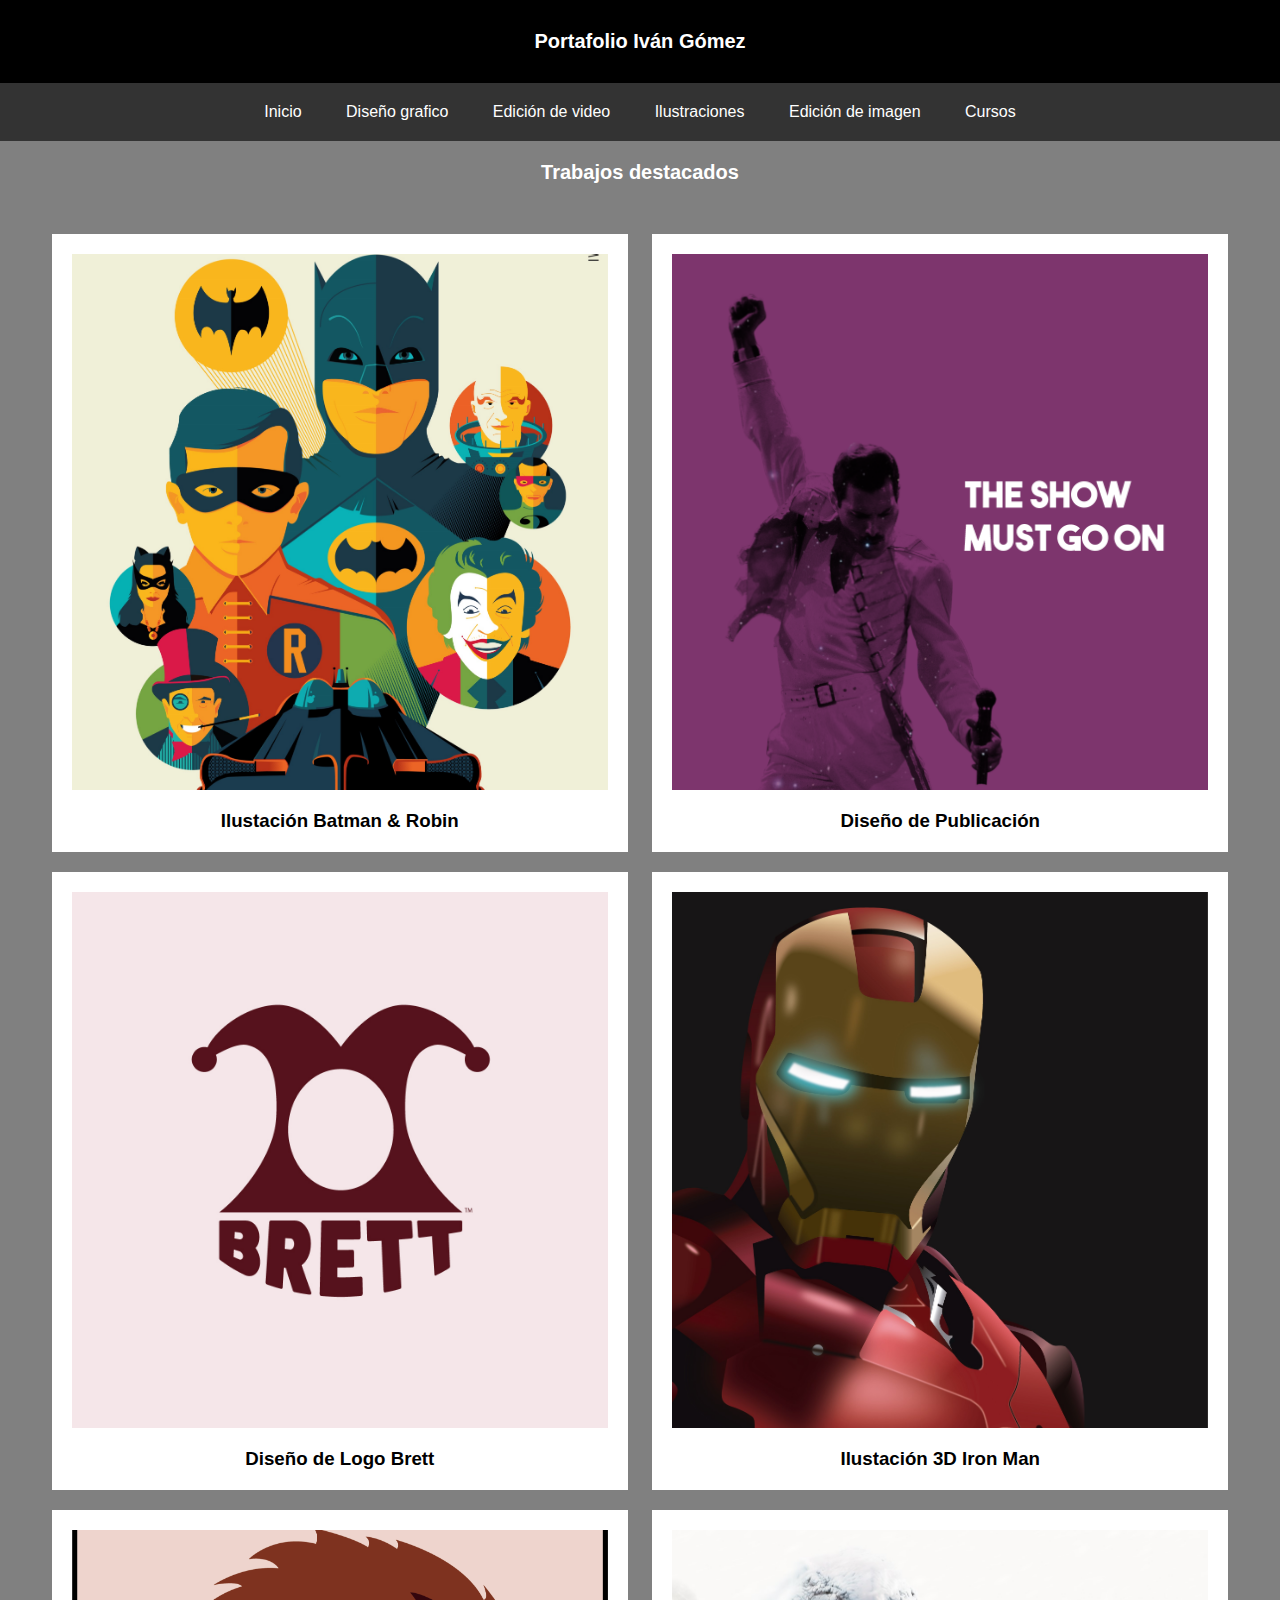
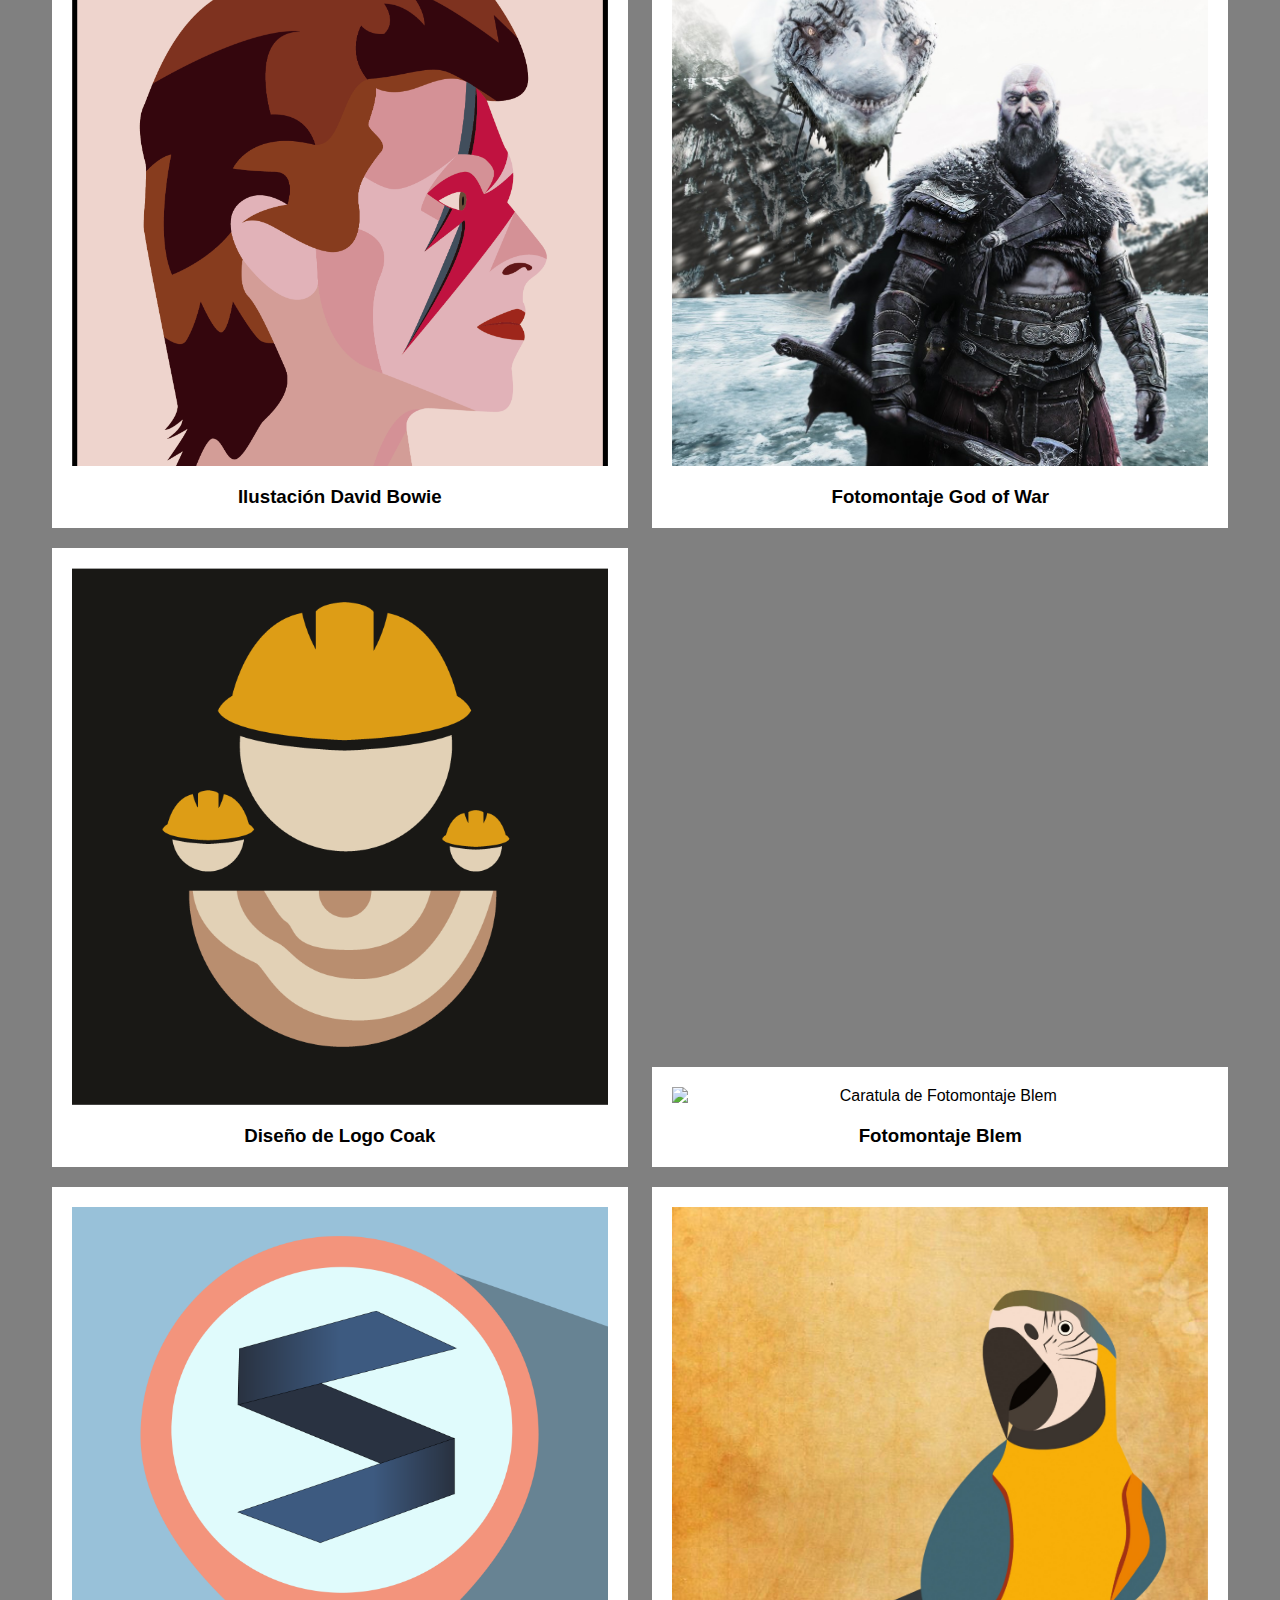
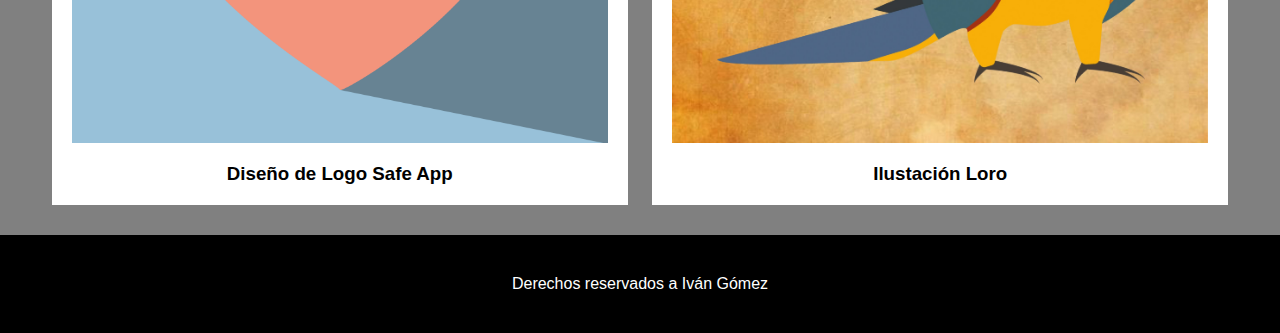
==== index.html @ aff10f6d "Add files via upload" ====
<!DOCTYPE html>
<html lang="es">
<head>
    <meta charset="UTF-8">
    <meta http-equiv="X-UA-Compatible" content="IE=edge">
    <meta name="viewport" content="width=device-width, initial-scale=1.0">
    <link rel="stylesheet" href="style.css">
    <title>Portafolio</title>
</head>
<body>

    <header>
        <a id="titulo" href="../index.html"><h1>Portafolio Iván Gómez</h1></a>

        <nav id="menu">

            <ul id="hamburguesa">
                <li><a href="#menu">abrir</a></li>
                <li><a href="#">cerrar</a></li>
            </ul>

            <ul id="botonera">
                <li><a href="#">Inicio</a></li>
                <li><a href="paginas/diseñoGrafico.html">Diseño grafico</a></li>
                <li><a href="paginas/edicionVideos.html">Edición de video</a></li>
                <li><a href="paginas/ilustraciones.html">Ilustraciones</a></li>
                <li><a href="paginas/edicionImagenes.html">Edición de imagen</a></li>
                <li><a href="paginas/cursos.html">Cursos</a></li>
            </ul>

        </nav>

    </header>

    <main>

        <h2>Trabajos destacados</h2>


        <section>
            
            <a href="imagenes/originales/trabajos destacados/1.pdf" target="_blank">
                <article>
                    <img src="imagenes/trabajos destacados/1.jpg" alt="Caratula de Ilustación Batman & Robin">
                    <h3>Ilustación Batman & Robin</h3>
                </article>
            </a>

            <a href="imagenes/originales/trabajos destacados/2.png" target="_blank">
                <article>
                    <img src="imagenes/trabajos destacados/2.png" alt="Caratula de Diseño de Publicación">
                    <h3>Diseño de Publicación</h3>
                </article>
            </a>

            <a href="imagenes/originales/trabajos destacados/3.jpg" target="_blank">
                <article>
                    <img src="imagenes/trabajos destacados/3.jpg" alt="Caratula de Diseño de Logo Brett">
                    <h3>Diseño de Logo Brett</h3>
                </article>
            </a>

            <a href="imagenes/originales/trabajos destacados/4.pdf" target="_blank">
                <article>
                    <img src="imagenes/trabajos destacados/4.jpg" alt="Caratula de Ilustación 3D Iron Man">
                    <h3>Ilustación 3D Iron Man</h3>
                </article>
            </a>

            <a href="imagenes/originales/trabajos destacados/5.png" target="_blank">
                <article>
                    <img src="imagenes/trabajos destacados/5.png" alt="Caratula de Ilustación David Bowie">
                    <h3>Ilustación David Bowie</h3>
                </article>
            </a>

            <a href="imagenes/originales/trabajos destacados/6.jpg" target="_blank">
                <article>
                    <img src="imagenes/trabajos destacados/6.jpg" alt="Caratula de Fotomontaje God of War">
                    <h3>Fotomontaje God of War</h3>
                </article>
            </a>

            <a href="imagenes/originales/trabajos destacados/7.png" target="_blank">
                <article>
                    <img src="imagenes/trabajos destacados/7.png" alt="Caratula de Diseño de Logo Coak">
                    <h3>Diseño de Logo Coak</h3>
                </article>
            </a>

            <a href="imagenes/originales/trabajos destacados/8.png" target="_blank">
                <article>
                    <img src="imagenes/trabajos destacados/8.png" alt="Caratula de Fotomontaje Blem">
                    <h3>Fotomontaje Blem</h3>
                </article>
            </a>

            <a href="imagenes/originales/trabajos destacados/9.png" target="_blank">
                <article>
                    <img src="imagenes/trabajos destacados/9.png" alt="Caratula de diseño de Logo Safe App">
                    <h3>Diseño de Logo Safe App</h3>
                </article>
            </a>

            <a href="imagenes/originales/trabajos destacados/10.jpg" target="_blank">
                <article>
                    <img src="imagenes/trabajos destacados/10.jpg" alt="Caratula de Ilustación Loro">
                    <h3>Ilustación Loro</h3>
                </article>
            </a>

        </section>

    </main>

    <footer>
        <p>Derechos reservados a Iván Gómez</p>
    </footer>

</body>
</html>
---- style.css ----
*{
    padding: 0;
    margin: 0;
    box-sizing: border-box;
    font-family: Arial, Helvetica, sans-serif;
}
@media screen and (min-width:801px) {
    #titulo{
        text-decoration: none;
        color: white;
        display: inline-block;
    }
    header{
        background-color: black;
        color: white;
        width: 100%;
        text-align: center;
    }
    header h1{
        padding: 30px;
        font-size: 20px;
    }
    #hamburguesa{
        display: none;
    }
    #botonera{
        width: 100%;
        background-color: rgb(51, 51, 51);
        text-align: center;
    }
    #botonera li{
        display: inline-block;
    }
    #botonera li a{
        color: white;
        text-decoration: none;
        display: block;
        padding: 20px;
    }
    #botonera li a:hover{
        background-color: black;
        color: lightgray;
        transition: all 1s;
    }
    main{
        background-color: grey;
        padding-bottom: 20px;
        text-align: center;
    }
    main h2{
        padding: 20px;
        font-size: 20px;
        color: white;
        margin-bottom: 20px;
    }
    section article{
        width: 45%;
        background-color: white;
        padding: 20px;
        display: inline-block;
        margin: auto;
        margin: 10px;
    }
    section a{
        text-decoration: none;
        color: black;
    }
    section a article:hover{
        transition: all 1s;
        background-color: lightgrey;
        color: rgb(51, 51, 51);
        border: 2px solid black;
    }
    article img{
        width: 100%;
        display: block;
        margin: auto;
    }
    article h3{
        margin-top: 20px;
    }
    .contenedor{
        width: 100%;
        background-color: grey;
        padding-bottom: 30px;
        text-align: center;
    }
    .contenedor article{
        background-color: white;
        margin: auto;
        width: 45%;
        display: inline-block;
        padding: 20px;
        margin: 10px;
    }
    .contenedor h2{
        color: white;
        padding: 20px;
        font-size: 20px;
    }
    .contenedor a{
        text-decoration: none;
        color: black;
    }
    .contenedor a article:hover{
        transition: all 0.2s;
        color: rgb(51, 51, 51);
        background-color: lightgrey;
        border: 2px solid black;
    }
    .contenedor iframe{
        margin: 10px;
        width: 30%;
        height: 300px;
    }
    footer{
        background-color: black;
        text-align: center;
        padding: 40px;
        color: white;
    }
}




















@media screen and (max-width:800px) {
    #titulo{
        text-decoration: none;
        color: white;
        display: inline-block;
    }
    header{
        background-color: black;
        color: white;
        text-align: center;
        width: 100%;
    }
    header h1{
        padding: 30px;
        font-size: 20px;
    }
    
    #hamburguesa li{
        background-image: url("imagenes/menu.png");
        background-position: center;
        background-repeat: no-repeat;
        display: inline-block;
        position: absolute;
        top: 0;
        left: 0;
        margin-top: 22px;
        margin-left: 10px;
        text-indent: -200px;
        overflow: hidden;
    }
    #hamburguesa li a{
        display: block;
        width: 40px;
        height: 40px;
        color: white;
        text-decoration: none;
    }
    #menu ul{
        list-style: none;
    }
    #hamburguesa li:last-child{
        display: none;
    }


    #botonera{
        position: absolute;
        left: -1000px;
        width: 100%;
        background-color: grey;
        transition: all 0.5s;
    }
    #botonera li a{
        color: white;
        text-decoration: none;
        padding: 20px;
        display: block;
    }
    #botonera li a:hover{
        transition: all 1s;
        background-color: rgb(51, 51, 51);
    }
    #menu:target #botonera{
        left: 0;
        transition: all 0.5s;
    }
    #menu:target #hamburguesa li:last-child{
        display: block;
    }
    #menu:target #hamburguesa li:first-child{
        display: none;
    }


    main{
        background-color: grey;
        padding-bottom: 20px;
    }
    main h2{
        padding: 20px;
        color: white;
        text-align: center;
    }


    section article{
        background-color: whitesmoke;
        width: 90%;
        margin: auto;
        margin-bottom: 30px;
    }
    section a{
        text-decoration: none;
        color: black;
    }
    section a article:hover{
        transition: all 1s;
        background-color: lightgrey;
        color: rgb(51, 51, 51);
        width: 95%;
    }
    article h3{
        padding: 15px;
    }
    article img{
        width: 90%;
        display: block;
        margin: auto;
        padding-top: 20px;
    }
    .contenedor{
        width: 100%;
        background-color: grey;
        padding-bottom: 30px;
    }
    .contenedor h2{
        color: white;
        padding-top: 20px;
        padding-left: 20px;
        font-size: 30px;
        text-align: center;
    }
    .linea{
        border-bottom: 1px solid lightgray;
        width: 70%;
        display: block;
        margin: auto;
    }
    .contenedor article{
        background-color: white;
        margin: auto;
        width: 90%;
        margin-top: 20px;
    }
    .contenedor a{
        text-decoration: none;
        color: black;
    }
    .contenedor a article:hover{
        transition: all 1s;
        color: rgb(51, 51, 51);
        width: 95%;
        background-color: lightgrey;
    }
    .contenedor iframe{
        display: block;
        margin: auto;
        margin-top: 20px;
        margin-bottom: 20px;
        height: 300px;
    }
    footer{
        background-color: black;
        text-align: center;
        padding: 40px;
        color: white;
    }
}
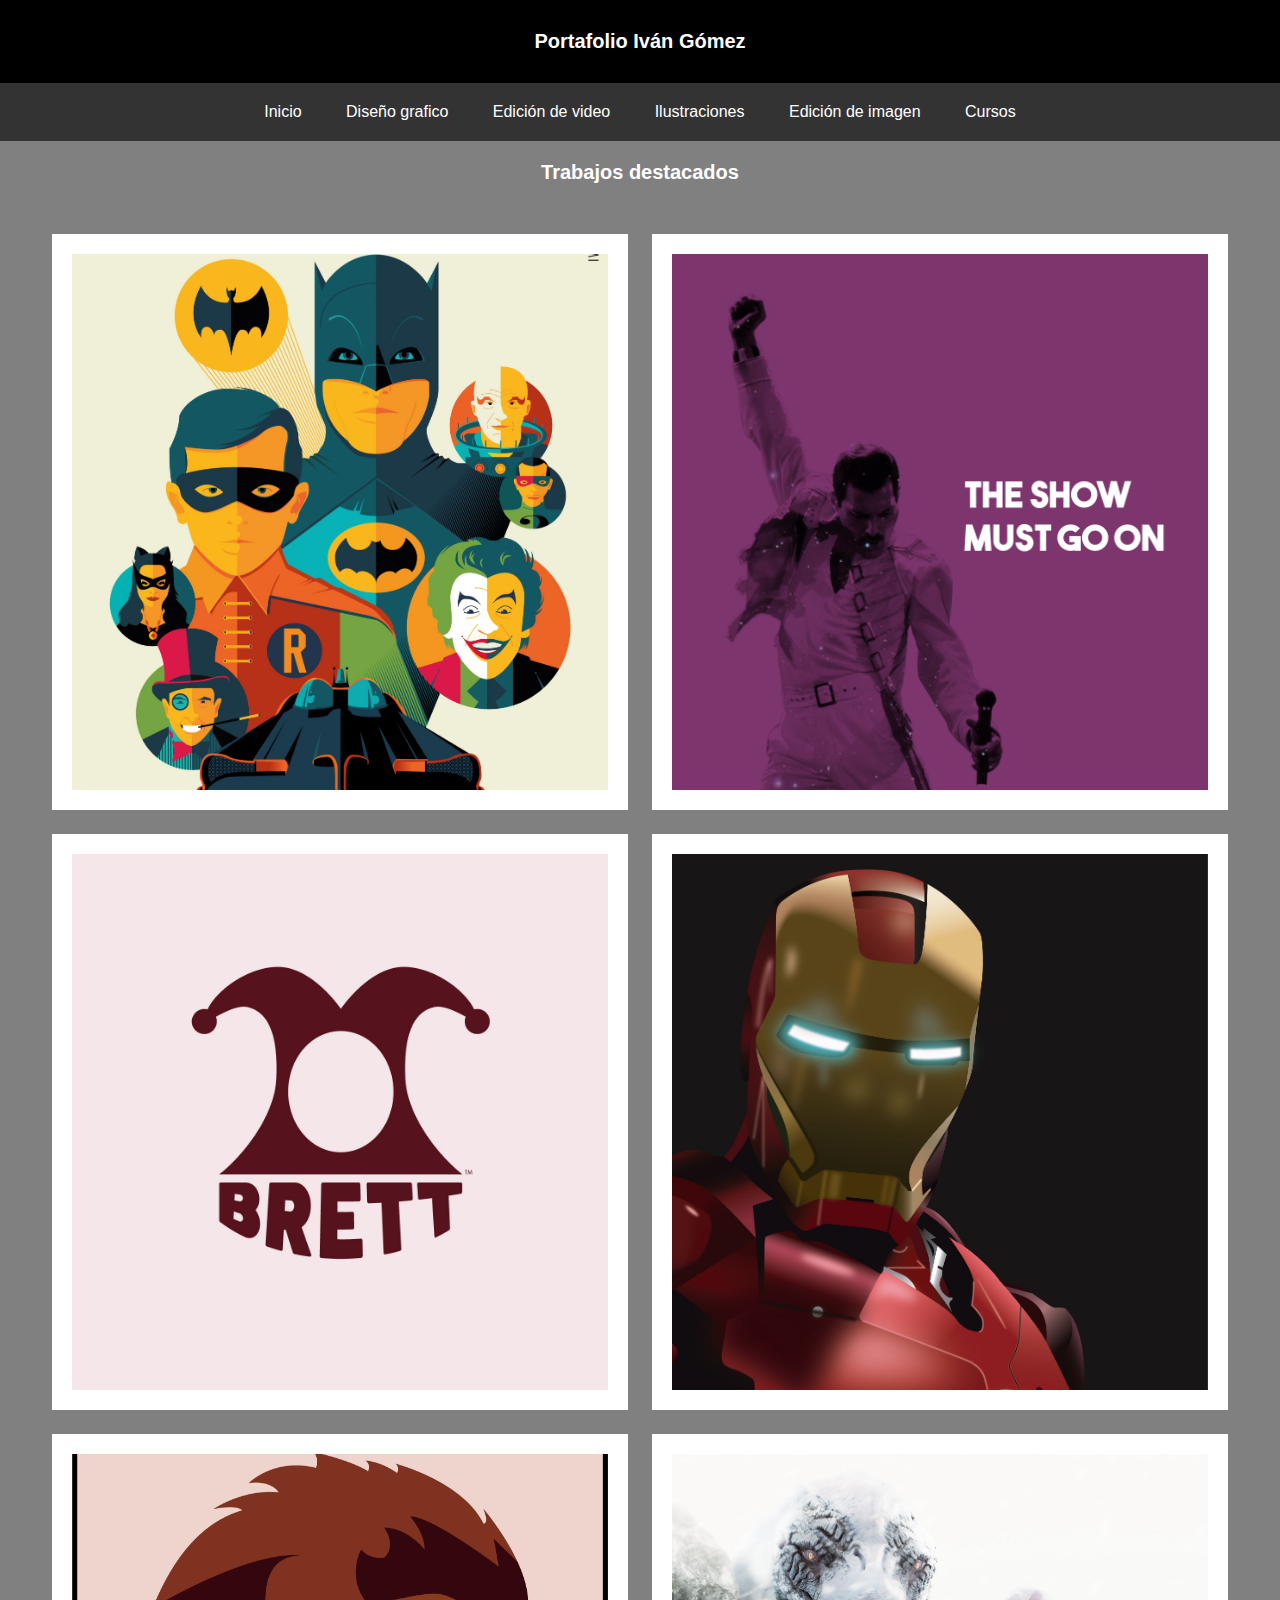
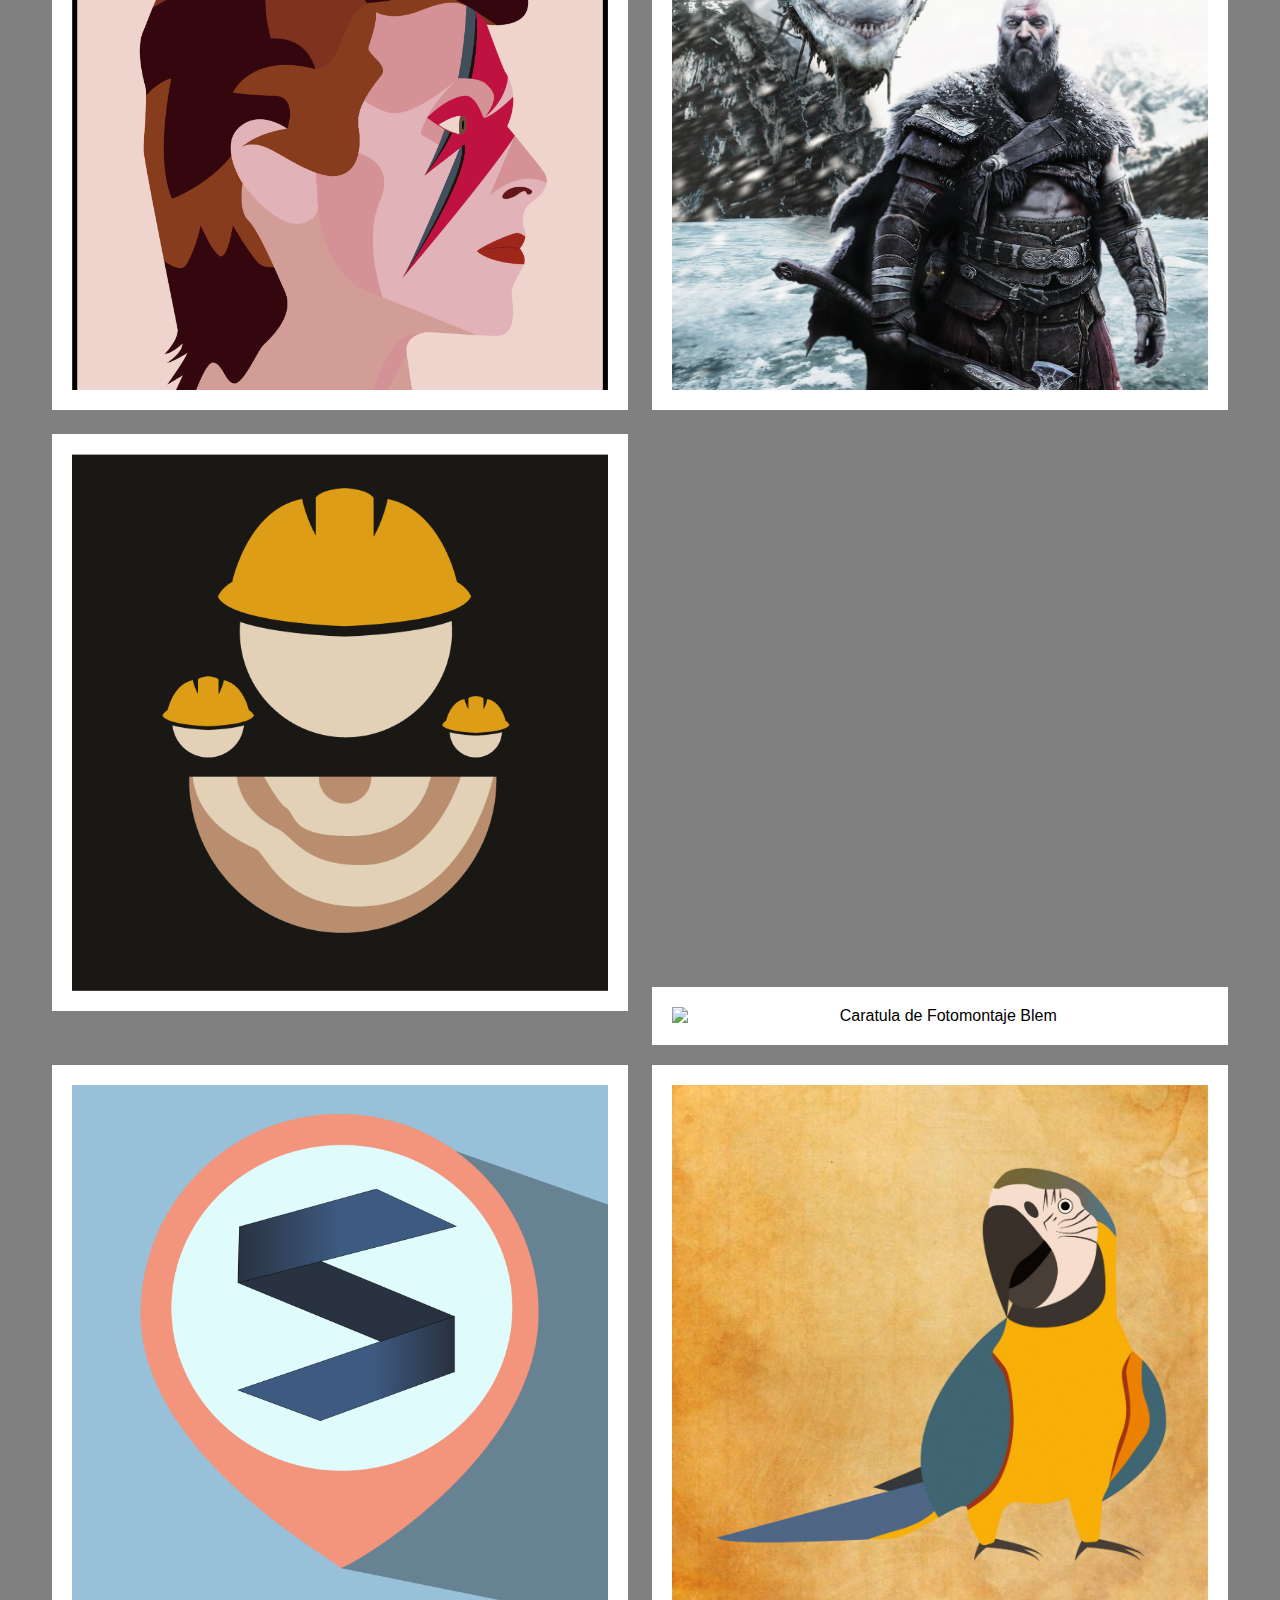
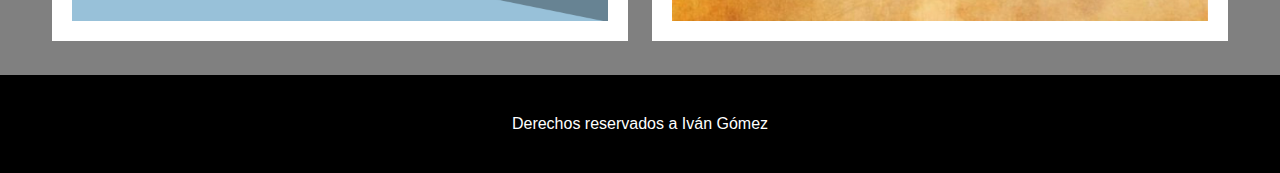
==== commit b3dddadb: "Update index.html" ====
--- a/index.html
+++ b/index.html
@@ -10,7 +10,7 @@
 <body>
 
     <header>
-        <a id="titulo" href="../index.html"><h1>Portafolio Iván Gómez</h1></a>
+        <a id="titulo" href="#"><h1>Portafolio Iván Gómez</h1></a>
 
         <nav id="menu">
 
@@ -42,70 +42,60 @@
             <a href="imagenes/originales/trabajos destacados/1.pdf" target="_blank">
                 <article>
                     <img src="imagenes/trabajos destacados/1.jpg" alt="Caratula de Ilustación Batman & Robin">
-                    <h3>Ilustación Batman & Robin</h3>
                 </article>
             </a>
 
             <a href="imagenes/originales/trabajos destacados/2.png" target="_blank">
                 <article>
                     <img src="imagenes/trabajos destacados/2.png" alt="Caratula de Diseño de Publicación">
-                    <h3>Diseño de Publicación</h3>
                 </article>
             </a>
 
             <a href="imagenes/originales/trabajos destacados/3.jpg" target="_blank">
                 <article>
                     <img src="imagenes/trabajos destacados/3.jpg" alt="Caratula de Diseño de Logo Brett">
-                    <h3>Diseño de Logo Brett</h3>
                 </article>
             </a>
 
             <a href="imagenes/originales/trabajos destacados/4.pdf" target="_blank">
                 <article>
                     <img src="imagenes/trabajos destacados/4.jpg" alt="Caratula de Ilustación 3D Iron Man">
-                    <h3>Ilustación 3D Iron Man</h3>
                 </article>
             </a>
 
             <a href="imagenes/originales/trabajos destacados/5.png" target="_blank">
                 <article>
                     <img src="imagenes/trabajos destacados/5.png" alt="Caratula de Ilustación David Bowie">
-                    <h3>Ilustación David Bowie</h3>
                 </article>
             </a>
 
             <a href="imagenes/originales/trabajos destacados/6.jpg" target="_blank">
                 <article>
                     <img src="imagenes/trabajos destacados/6.jpg" alt="Caratula de Fotomontaje God of War">
-                    <h3>Fotomontaje God of War</h3>
                 </article>
             </a>
 
             <a href="imagenes/originales/trabajos destacados/7.png" target="_blank">
                 <article>
                     <img src="imagenes/trabajos destacados/7.png" alt="Caratula de Diseño de Logo Coak">
-                    <h3>Diseño de Logo Coak</h3>
                 </article>
             </a>
 
             <a href="imagenes/originales/trabajos destacados/8.png" target="_blank">
                 <article>
                     <img src="imagenes/trabajos destacados/8.png" alt="Caratula de Fotomontaje Blem">
-                    <h3>Fotomontaje Blem</h3>
                 </article>
             </a>
 
             <a href="imagenes/originales/trabajos destacados/9.png" target="_blank">
                 <article>
                     <img src="imagenes/trabajos destacados/9.png" alt="Caratula de diseño de Logo Safe App">
-                    <h3>Diseño de Logo Safe App</h3>
                 </article>
             </a>
 
             <a href="imagenes/originales/trabajos destacados/10.jpg" target="_blank">
                 <article>
                     <img src="imagenes/trabajos destacados/10.jpg" alt="Caratula de Ilustación Loro">
-                    <h3>Ilustación Loro</h3>
                 </article>
             </a>
 
@@ -118,4 +108,4 @@
     </footer>
 
 </body>
-</html>+</html>
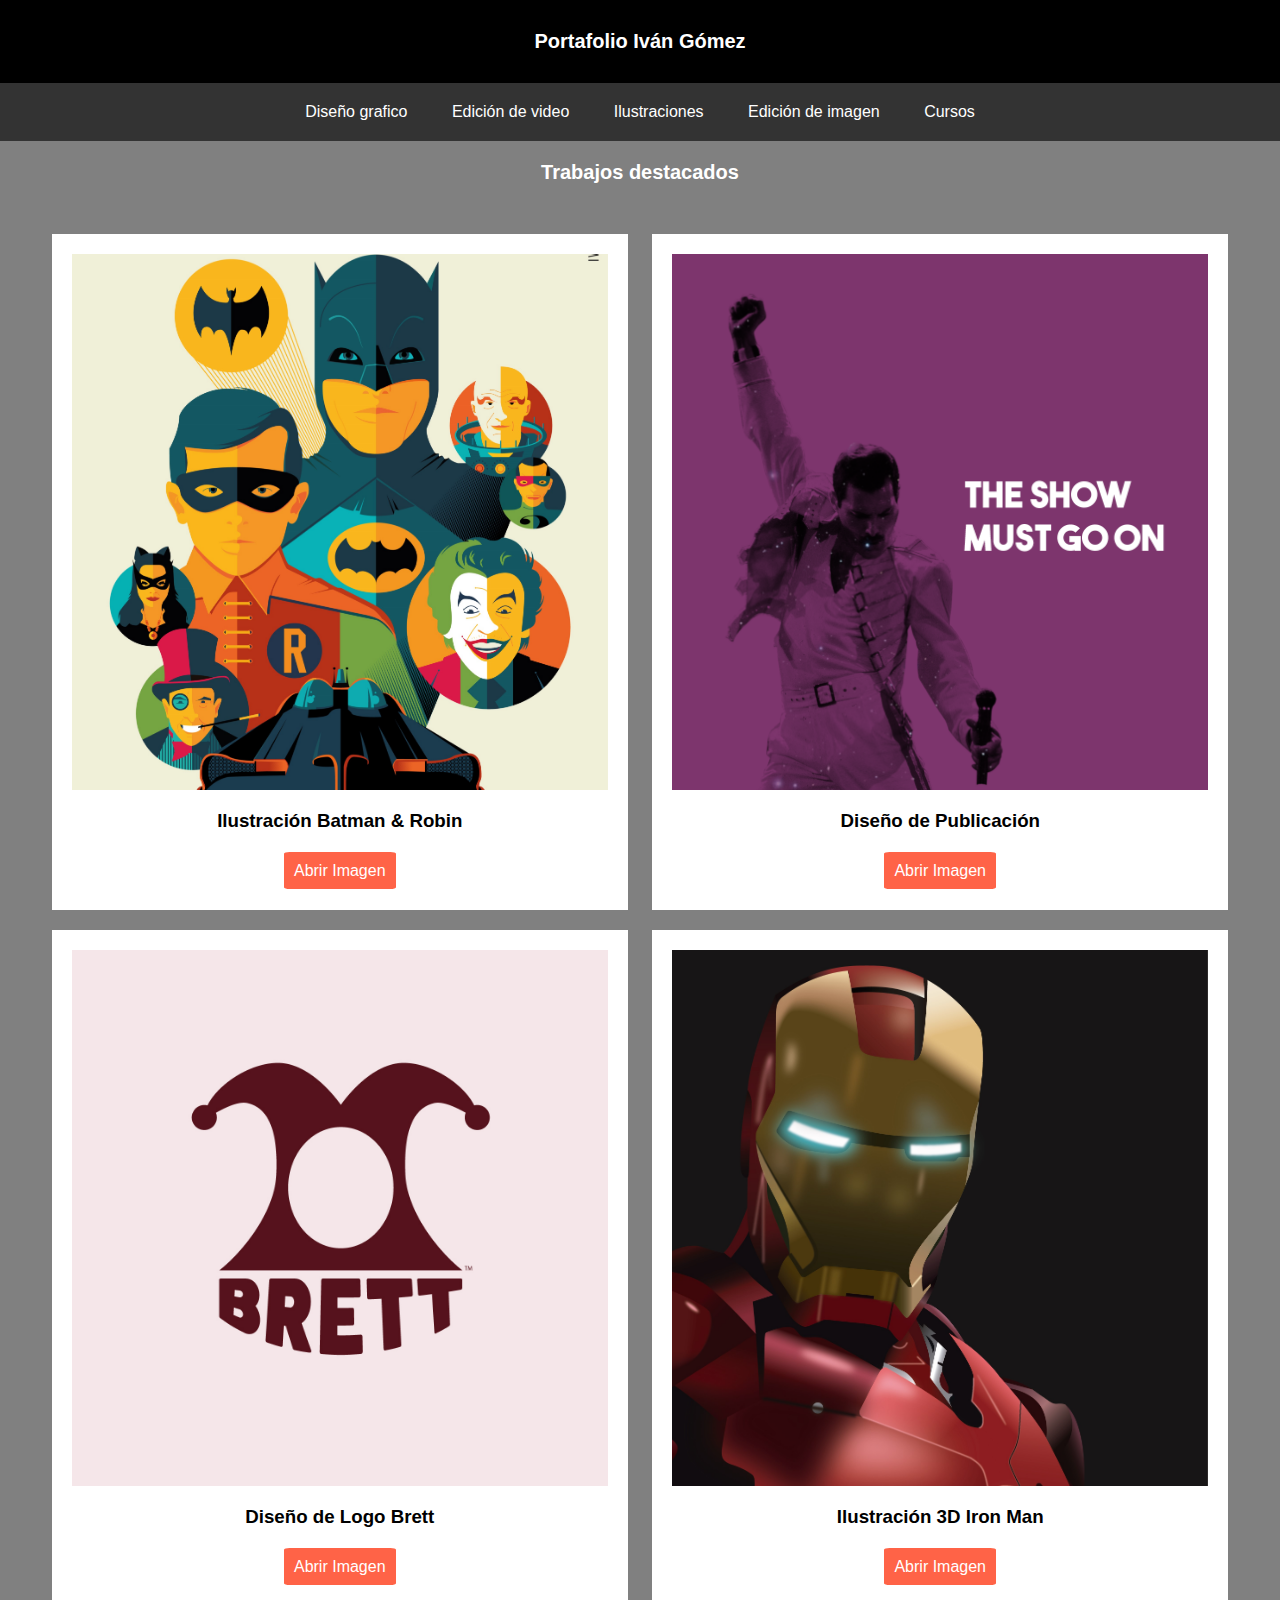
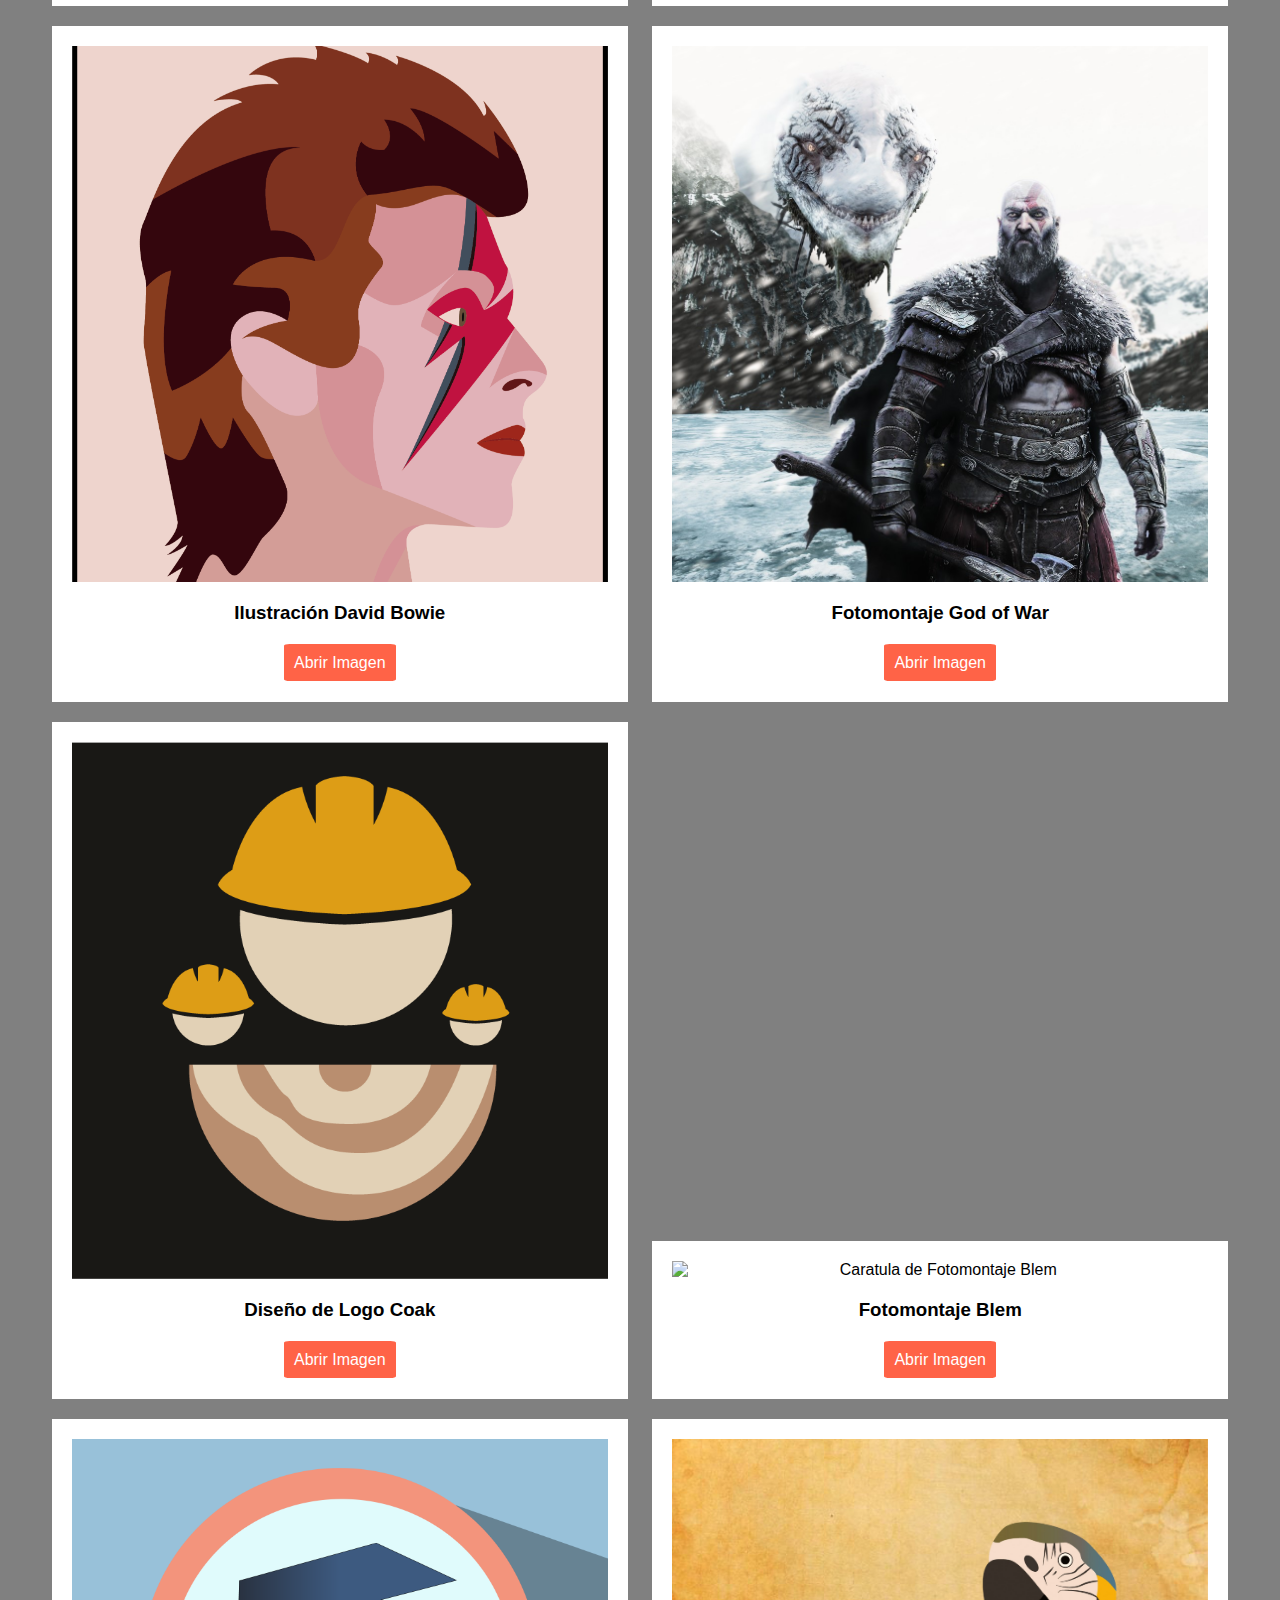
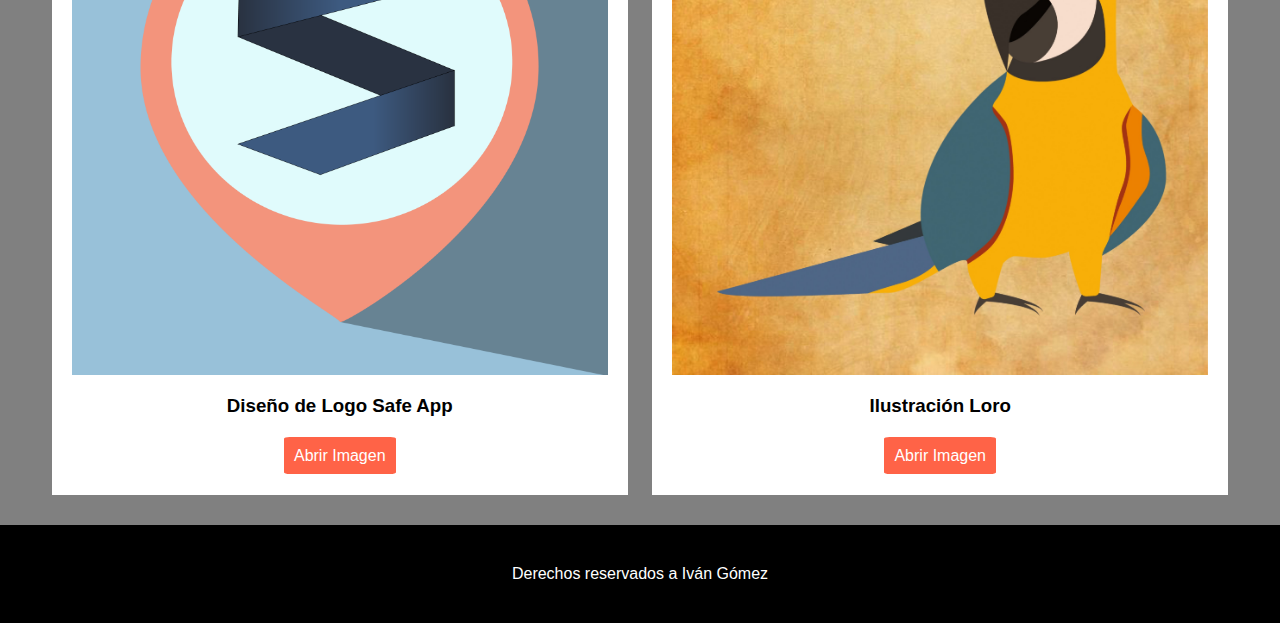
==== commit 79e2dee6: "Add files via upload" ====
--- a/index.html
+++ b/index.html
@@ -10,7 +10,7 @@
 <body>
 
     <header>
-        <a id="titulo" href="#"><h1>Portafolio Iván Gómez</h1></a>
+        <a id="titulo" href="../index.html"><h1>Portafolio Iván Gómez</h1></a>
 
         <nav id="menu">
 
@@ -20,7 +20,6 @@
             </ul>
 
             <ul id="botonera">
-                <li><a href="#">Inicio</a></li>
                 <li><a href="paginas/diseñoGrafico.html">Diseño grafico</a></li>
                 <li><a href="paginas/edicionVideos.html">Edición de video</a></li>
                 <li><a href="paginas/ilustraciones.html">Ilustraciones</a></li>
@@ -39,65 +38,65 @@
 
         <section>
             
-            <a href="imagenes/originales/trabajos destacados/1.pdf" target="_blank">
-                <article>
-                    <img src="imagenes/trabajos destacados/1.jpg" alt="Caratula de Ilustación Batman & Robin">
-                </article>
-            </a>
+            <div class="trabajos">
+                <img src="imagenes/trabajos destacados/1.jpg" alt="Caratula de Ilustación Batman & Robin">
+                <h3>Ilustración Batman & Robin</h3>
+                <a href="imagenes/originales/trabajos destacados/1.pdf" target="_blank">Abrir Imagen</a>
+            </div>
 
-            <a href="imagenes/originales/trabajos destacados/2.png" target="_blank">
-                <article>
-                    <img src="imagenes/trabajos destacados/2.png" alt="Caratula de Diseño de Publicación">
-                </article>
-            </a>
+            <div class="trabajos">
+                <img src="imagenes/trabajos destacados/2.png" alt="Caratula de Diseño de Publicación">
+                <h3>Diseño de Publicación</h3>
+                <a href="imagenes/originales/trabajos destacados/2.png" target="_blank">Abrir Imagen</a>
+            </div>
 
-            <a href="imagenes/originales/trabajos destacados/3.jpg" target="_blank">
-                <article>
-                    <img src="imagenes/trabajos destacados/3.jpg" alt="Caratula de Diseño de Logo Brett">
-                </article>
-            </a>
+            <div class="trabajos">
+                <img src="imagenes/trabajos destacados/3.jpg" alt="Caratula de Diseño de Logo Brett">
+                <h3>Diseño de Logo Brett</h3>
+                <a href="imagenes/originales/trabajos destacados/3.jpg" target="_blank">Abrir Imagen</a>
+            </div>
 
-            <a href="imagenes/originales/trabajos destacados/4.pdf" target="_blank">
-                <article>
-                    <img src="imagenes/trabajos destacados/4.jpg" alt="Caratula de Ilustación 3D Iron Man">
-                </article>
-            </a>
+            <div class="trabajos">
+                <img src="imagenes/trabajos destacados/4.jpg" alt="Caratula de Ilustación 3D Iron Man">
+                <h3>Ilustración 3D Iron Man</h3>
+                <a href="imagenes/originales/trabajos destacados/4.pdf" target="_blank">Abrir Imagen</a>
+            </div>
 
-            <a href="imagenes/originales/trabajos destacados/5.png" target="_blank">
-                <article>
-                    <img src="imagenes/trabajos destacados/5.png" alt="Caratula de Ilustación David Bowie">
-                </article>
-            </a>
+            <div class="trabajos">
+                <img src="imagenes/trabajos destacados/5.png" alt="Caratula de Ilustación David Bowie">
+                <h3>Ilustración David Bowie</h3>
+                <a href="imagenes/originales/trabajos destacados/5.png" target="_blank">Abrir Imagen</a>
+            </div>
 
-            <a href="imagenes/originales/trabajos destacados/6.jpg" target="_blank">
-                <article>
-                    <img src="imagenes/trabajos destacados/6.jpg" alt="Caratula de Fotomontaje God of War">
-                </article>
-            </a>
+            <div class="trabajos">
+                <img src="imagenes/trabajos destacados/6.jpg" alt="Caratula de Fotomontaje God of War">
+                <h3>Fotomontaje God of War</h3>
+                <a href="imagenes/originales/trabajos destacados/6.jpg" target="_blank">Abrir Imagen</a>
+            </div>
 
-            <a href="imagenes/originales/trabajos destacados/7.png" target="_blank">
-                <article>
-                    <img src="imagenes/trabajos destacados/7.png" alt="Caratula de Diseño de Logo Coak">
-                </article>
-            </a>
+            <div class="trabajos">
+                <img src="imagenes/trabajos destacados/7.png" alt="Caratula de Diseño de Logo Coak">
+                <h3>Diseño de Logo Coak</h3>
+                <a href="imagenes/originales/trabajos destacados/7.png" target="_blank">Abrir Imagen</a>
+            </div>
 
-            <a href="imagenes/originales/trabajos destacados/8.png" target="_blank">
-                <article>
-                    <img src="imagenes/trabajos destacados/8.png" alt="Caratula de Fotomontaje Blem">
-                </article>
-            </a>
+            <div class="trabajos">
+                <img src="imagenes/trabajos destacados/8.png" alt="Caratula de Fotomontaje Blem">
+                <h3>Fotomontaje Blem</h3>
+                <a href="imagenes/originales/trabajos destacados/8.png" target="_blank">Abrir Imagen</a>
+            </div>
 
-            <a href="imagenes/originales/trabajos destacados/9.png" target="_blank">
-                <article>
-                    <img src="imagenes/trabajos destacados/9.png" alt="Caratula de diseño de Logo Safe App">
-                </article>
-            </a>
+            <div class="trabajos">
+                <img src="imagenes/trabajos destacados/9.png" alt="Caratula de diseño de Logo Safe App">
+                <h3>Diseño de Logo Safe App</h3>
+                <a href="imagenes/originales/trabajos destacados/9.png" target="_blank">Abrir Imagen</a>
+            </div>
 
-            <a href="imagenes/originales/trabajos destacados/10.jpg" target="_blank">
-                <article>
-                    <img src="imagenes/trabajos destacados/10.jpg" alt="Caratula de Ilustación Loro">
-                </article>
-            </a>
+            <div class="trabajos">
+                <img src="imagenes/trabajos destacados/10.jpg" alt="Caratula de Ilustación Loro">
+                <h3>Ilustración Loro</h3>
+                <a href="imagenes/originales/trabajos destacados/10.jpg" target="_blank">Abrir Imagen</a>
+            </div>
 
         </section>
 
@@ -108,4 +107,4 @@
     </footer>
 
 </body>
-</html>
+</html>--- a/style.css
+++ b/style.css
@@ -42,6 +42,11 @@
         color: lightgray;
         transition: all 1s;
     }
+
+
+
+
+
     main{
         background-color: grey;
         padding-bottom: 20px;
@@ -53,66 +58,71 @@
         color: white;
         margin-bottom: 20px;
     }
-    section article{
+
+
+
+
+    .trabajos{
         width: 45%;
         background-color: white;
         padding: 20px;
         display: inline-block;
         margin: auto;
         margin: 10px;
-    }
-    section a{
-        text-decoration: none;
-        color: black;
-    }
-    section a article:hover{
-        transition: all 1s;
-        background-color: lightgrey;
-        color: rgb(51, 51, 51);
-        border: 2px solid black;
-    }
-    article img{
-        width: 100%;
-        display: block;
-        margin: auto;
-    }
-    article h3{
+        padding-bottom: 30px;
+    }
+
+    .trabajos img{
+        width: 100%;
+        display: block;
+        margin: auto;
+    }
+    .trabajos h3{
         margin-top: 20px;
-    }
+        margin-bottom: 30px;
+    }
+
+
+    .trabajos a{
+        padding: 10px;
+        text-decoration: none;
+        background-color: tomato;
+        color: white;
+        border-radius: 5%;
+        transition: all 0.5s;
+    }
+    .trabajos a:hover{
+        transition: all 0.5s;
+        background-color: rgb(116, 47, 35);
+        padding: 20px;
+    }
+
+    
     .contenedor{
         width: 100%;
         background-color: grey;
         padding-bottom: 30px;
         text-align: center;
     }
-    .contenedor article{
-        background-color: white;
-        margin: auto;
-        width: 45%;
-        display: inline-block;
-        padding: 20px;
-        margin: 10px;
-    }
+
+
     .contenedor h2{
         color: white;
         padding: 20px;
         font-size: 20px;
     }
-    .contenedor a{
-        text-decoration: none;
-        color: black;
-    }
-    .contenedor a article:hover{
-        transition: all 0.2s;
-        color: rgb(51, 51, 51);
-        background-color: lightgrey;
-        border: 2px solid black;
-    }
+
+
     .contenedor iframe{
         margin: 10px;
         width: 30%;
         height: 300px;
     }
+
+
+
+
+
     footer{
         background-color: black;
         text-align: center;
@@ -214,6 +224,10 @@
     }
 
 
+
+
+
+
     main{
         background-color: grey;
         padding-bottom: 20px;
@@ -225,36 +239,51 @@
     }
 
 
-    section article{
+
+
+    .trabajos{
         background-color: whitesmoke;
         width: 90%;
         margin: auto;
         margin-bottom: 30px;
-    }
-    section a{
-        text-decoration: none;
-        color: black;
-    }
-    section a article:hover{
-        transition: all 1s;
-        background-color: lightgrey;
-        color: rgb(51, 51, 51);
-        width: 95%;
-    }
-    article h3{
+        text-align: center;
+        padding-bottom: 30px;
+    }
+    
+
+    .trabajos h3{
         padding: 15px;
-    }
-    article img{
+        margin-bottom: 20px;
+    }
+
+    .trabajos a{
+        padding: 10px;
+        text-decoration: none;
+        background-color: tomato;
+        color: white;
+        border-radius: 5%;
+        transition: all 0.5s;
+    }
+    .trabajos a:hover{
+        transition: all 0.5s;
+        background-color: rgb(116, 47, 35);
+        padding: 20px;
+    }
+
+
+    .trabajos img{
         width: 90%;
         display: block;
         margin: auto;
         padding-top: 20px;
     }
+
     .contenedor{
         width: 100%;
         background-color: grey;
         padding-bottom: 30px;
     }
+
     .contenedor h2{
         color: white;
         padding-top: 20px;
@@ -262,28 +291,9 @@
         font-size: 30px;
         text-align: center;
     }
-    .linea{
-        border-bottom: 1px solid lightgray;
-        width: 70%;
-        display: block;
-        margin: auto;
-    }
-    .contenedor article{
-        background-color: white;
-        margin: auto;
-        width: 90%;
-        margin-top: 20px;
-    }
-    .contenedor a{
-        text-decoration: none;
-        color: black;
-    }
-    .contenedor a article:hover{
-        transition: all 1s;
-        color: rgb(51, 51, 51);
-        width: 95%;
-        background-color: lightgrey;
-    }
+
+   
+    
     .contenedor iframe{
         display: block;
         margin: auto;
@@ -291,6 +301,9 @@
         margin-bottom: 20px;
         height: 300px;
     }
+
+
+
     footer{
         background-color: black;
         text-align: center;
